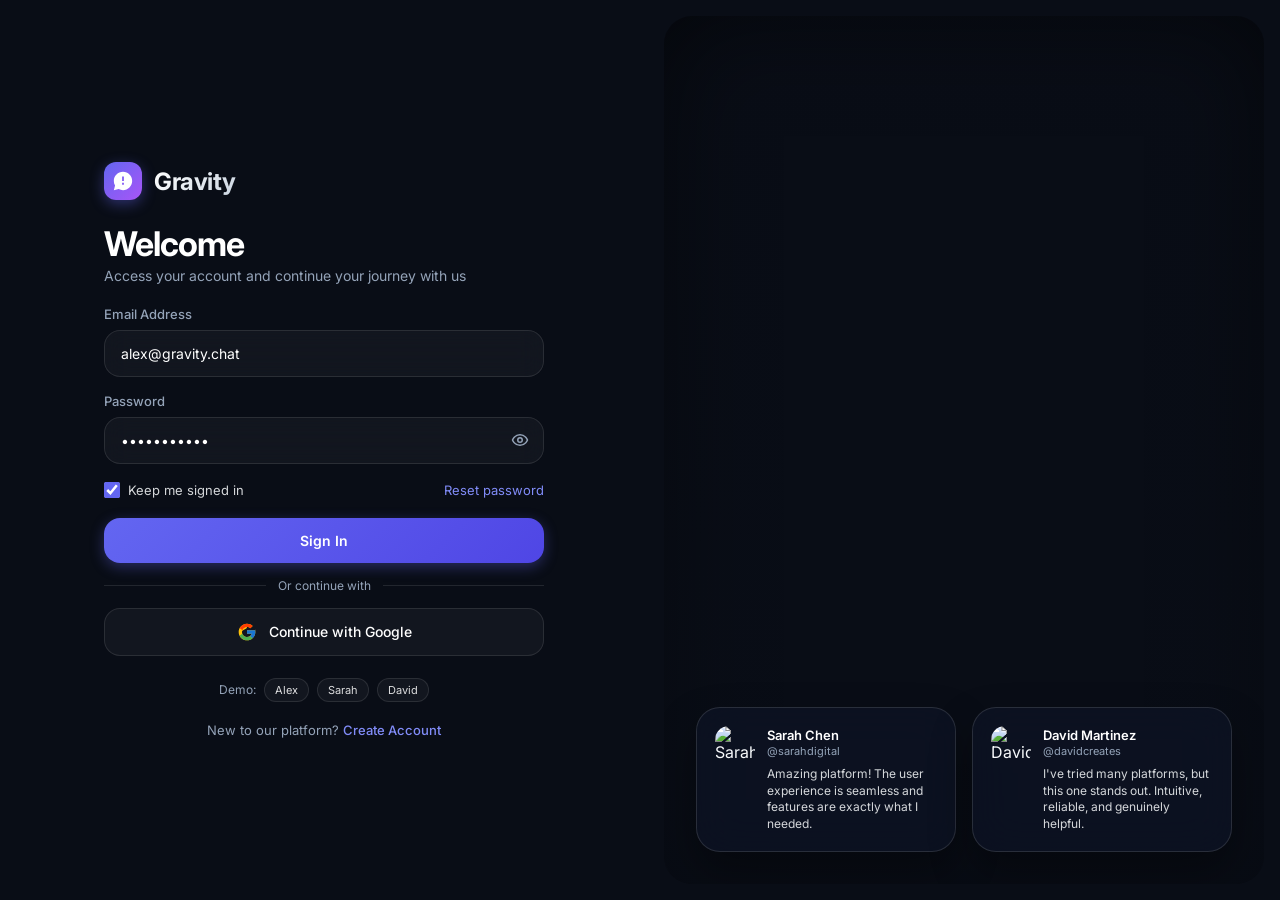
==== frontend/index.html @ cf117fac "Initial commit: Gravity real-time messaging application" ====
<!DOCTYPE html>
<html lang="en" class="dark">
<head>
  <meta charset="UTF-8">
  <meta name="viewport" content="width=device-width, initial-scale=1.0">
  <title>Gravity | Sign In & Registration</title>
  <!-- Google Fonts: Inter -->
  <link rel="preconnect" href="https://fonts.googleapis.com">
  <link rel="preconnect" href="https://fonts.gstatic.com" crossorigin>
  <link href="https://fonts.googleapis.com/css2?family=Inter:wght@300;400;500;600;700;800&display=swap" rel="stylesheet">
  
  <style>
    :root {
      --background: #090d16;
      --foreground: #f8fafc;
      --card: rgba(15, 23, 42, 0.65);
      --card-foreground: #f8fafc;
      --primary: #6366f1;
      --primary-hover: #4f46e5;
      --primary-foreground: #ffffff;
      --secondary: rgba(255, 255, 255, 0.06);
      --muted: #64748b;
      --muted-foreground: #94a3b8;
      --border: rgba(255, 255, 255, 0.1);
      --input-bg: rgba(255, 255, 255, 0.04);
      --ring-focus: rgba(129, 140, 248, 0.4);
      --accent-violet: #818cf8;
    }

    * {
      box-sizing: border-box;
      margin: 0;
      padding: 0;
      font-family: 'Inter', -apple-system, BlinkMacSystemFont, "Segoe UI", Roboto, sans-serif;
    }

    body {
      background-color: var(--background);
      color: var(--foreground);
      min-height: 100vh;
      width: 100vw;
      overflow-x: hidden;
      display: flex;
    }

    /* Split Screen Layout */
    .app-wrapper {
      display: flex;
      width: 100vw;
      min-height: 100vh;
    }

    /* Left Column: Sign-in & Register Form */
    .left-column {
      flex: 1;
      display: flex;
      align-items: center;
      justify-content: center;
      padding: 40px 24px;
      position: relative;
      z-index: 10;
    }

    .form-container {
      width: 100%;
      max-width: 440px;
      display: flex;
      flex-direction: column;
      gap: 20px;
    }

    /* Brand Header */
    .brand-header {
      display: flex;
      align-items: center;
      gap: 12px;
      margin-bottom: 4px;
    }

    .brand-logo {
      width: 38px;
      height: 38px;
      background: linear-gradient(135deg, #6366f1, #a855f7);
      border-radius: 12px;
      display: flex;
      align-items: center;
      justify-content: center;
      box-shadow: 0 4px 14px rgba(99, 102, 241, 0.4);
    }

    .brand-logo svg {
      width: 22px;
      height: 22px;
      fill: #ffffff;
    }

    .brand-title {
      font-size: 24px;
      font-weight: 700;
      letter-spacing: -0.5px;
      background: linear-gradient(135deg, #ffffff, #cbd5e1);
      -webkit-background-clip: text;
      -webkit-text-fill-color: transparent;
    }

    /* Heading & Description */
    .main-heading {
      font-size: 34px;
      font-weight: 700;
      letter-spacing: -0.03em;
      line-height: 1.2;
      color: #ffffff;
    }

    .main-subtitle {
      font-size: 14px;
      color: var(--muted-foreground);
      line-height: 1.5;
    }

    /* Mode Toggle Tabs */
    .toggle-tabs {
      display: grid;
      grid-template-columns: 1fr 1fr;
      background-color: var(--input-bg);
      border: 1px solid var(--border);
      padding: 4px;
      border-radius: 16px;
      margin-top: 4px;
    }

    .tab-btn {
      background: none;
      border: none;
      padding: 10px 16px;
      font-size: 14px;
      font-weight: 600;
      color: var(--muted-foreground);
      border-radius: 12px;
      cursor: pointer;
      transition: all 0.2s cubic-bezier(0.4, 0, 0.2, 1);
    }

    .tab-btn.active {
      background-color: rgba(255, 255, 255, 0.1);
      color: #ffffff;
      box-shadow: 0 2px 8px rgba(0, 0, 0, 0.3);
    }

    /* Forms */
    .form-content {
      display: none;
      flex-direction: column;
      gap: 16px;
    }

    .form-content.active {
      display: flex;
    }

    .form-group {
      display: flex;
      flex-direction: column;
      gap: 8px;
    }

    .form-label {
      font-size: 13px;
      font-weight: 500;
      color: var(--muted-foreground);
    }

    /* Glass Input Wrapper (Matching React Component) */
    .glass-input-wrapper {
      border-radius: 16px;
      border: 1px solid var(--border);
      background-color: var(--input-bg);
      backdrop-filter: blur(12px);
      transition: all 0.2s ease;
      position: relative;
      display: flex;
      align-items: center;
    }

    .glass-input-wrapper:focus-within {
      border-color: rgba(129, 140, 248, 0.7);
      background-color: rgba(99, 102, 241, 0.08);
      box-shadow: 0 0 0 3px var(--ring-focus);
    }

    .glass-input {
      width: 100%;
      background: transparent;
      border: none;
      outline: none;
      font-size: 14px;
      padding: 14px 16px;
      color: #ffffff;
      border-radius: 16px;
    }

    .glass-input::placeholder {
      color: rgba(148, 163, 184, 0.5);
    }

    .input-icon-btn {
      position: absolute;
      right: 14px;
      background: none;
      border: none;
      color: var(--muted-foreground);
      cursor: pointer;
      display: flex;
      align-items: center;
      justify-content: center;
      transition: color 0.2s;
    }

    .input-icon-btn:hover {
      color: #ffffff;
    }

    /* Options Row */
    .form-options-row {
      display: flex;
      align-items: center;
      justify-content: space-between;
      font-size: 13px;
      margin-top: 2px;
    }

    .remember-me-label {
      display: flex;
      align-items: center;
      gap: 8px;
      cursor: pointer;
      color: rgba(248, 250, 252, 0.85);
      user-select: none;
    }

    .custom-checkbox {
      accent-color: var(--primary);
      width: 16px;
      height: 16px;
      border-radius: 4px;
    }

    .forgot-link {
      color: var(--accent-violet);
      text-decoration: none;
      transition: color 0.2s;
    }

    .forgot-link:hover {
      text-decoration: underline;
    }

    /* Primary Submit Button */
    .submit-btn {
      width: 100%;
      border-radius: 16px;
      background: linear-gradient(135deg, #6366f1, #4f46e5);
      padding: 14px 20px;
      font-size: 14px;
      font-weight: 600;
      color: #ffffff;
      border: none;
      cursor: pointer;
      transition: all 0.2s ease;
      box-shadow: 0 4px 14px rgba(99, 102, 241, 0.35);
      margin-top: 4px;
    }

    .submit-btn:hover {
      background: linear-gradient(135deg, #4f46e5, #4338ca);
      transform: translateY(-1px);
      box-shadow: 0 6px 20px rgba(99, 102, 241, 0.45);
    }

    .submit-btn:active {
      transform: translateY(0);
    }

    /* Divider */
    .divider-row {
      position: relative;
      display: flex;
      align-items: center;
      justify-content: center;
      margin: 6px 0;
    }

    .divider-line {
      width: 100%;
      border-top: 1px solid var(--border);
    }

    .divider-text {
      position: absolute;
      background-color: var(--background);
      padding: 0 12px;
      font-size: 12px;
      color: var(--muted-foreground);
    }

    /* Google Button */
    .google-btn {
      width: 100%;
      display: flex;
      align-items: center;
      justify-content: center;
      gap: 12px;
      border: 1px solid var(--border);
      border-radius: 16px;
      padding: 13px 20px;
      background-color: var(--input-bg);
      color: #ffffff;
      font-size: 14px;
      font-weight: 500;
      cursor: pointer;
      transition: all 0.2s ease;
    }

    .google-btn:hover {
      background-color: var(--secondary);
      border-color: rgba(255, 255, 255, 0.2);
    }

    /* Footer Switch Text */
    .switch-auth-text {
      text-align: center;
      font-size: 13px;
      color: var(--muted-foreground);
      margin-top: 4px;
    }

    .switch-link {
      color: var(--accent-violet);
      text-decoration: none;
      font-weight: 500;
      cursor: pointer;
    }

    .switch-link:hover {
      text-decoration: underline;
    }

    /* Demo Quick Logins */
    .quick-logins-pill {
      display: flex;
      align-items: center;
      justify-content: center;
      gap: 8px;
      font-size: 12px;
      color: var(--muted-foreground);
      margin-top: 6px;
    }

    .demo-pill {
      font-size: 11px;
      padding: 4px 10px;
      border-radius: 20px;
      border: 1px solid var(--border);
      background-color: var(--input-bg);
      color: rgba(255, 255, 255, 0.85);
      cursor: pointer;
      transition: all 0.2s;
    }

    .demo-pill:hover {
      background-color: var(--secondary);
      border-color: var(--accent-violet);
      color: #ffffff;
    }

    /* Toast Notification */
    .toast-alert {
      padding: 12px 16px;
      border-radius: 14px;
      font-size: 13px;
      font-weight: 500;
      display: block;
      animation: fadeSlideIn 0.3s cubic-bezier(0.4, 0, 0.2, 1);
    }

    .toast-alert.hidden {
      display: none;
    }

    .toast-alert.success {
      background-color: rgba(16, 185, 129, 0.15);
      border: 1px solid rgba(16, 185, 129, 0.3);
      color: #34d399;
    }

    .toast-alert.error {
      background-color: rgba(239, 68, 68, 0.15);
      border: 1px solid rgba(239, 68, 68, 0.3);
      color: #f87171;
    }

    /* Right Column: Hero Showcase + Testimonials */
    .right-column {
      display: none;
      flex: 1;
      position: relative;
      padding: 16px;
      min-height: 100vh;
    }

    @media (min-width: 992px) {
      .right-column {
        display: block;
      }
    }

    .hero-image-card {
      position: absolute;
      inset: 16px;
      border-radius: 28px;
      background-image: url('https://images.unsplash.com/photo-1642615835477-d303d7dc9ee9?w=2160&q=80');
      background-size: cover;
      background-position: center;
      overflow: hidden;
      box-shadow: inset 0 0 100px rgba(0, 0, 0, 0.6);
      animation: slideRightIn 0.8s cubic-bezier(0.16, 1, 0.3, 1) forwards;
    }

    .hero-overlay {
      position: absolute;
      inset: 0;
      background: linear-gradient(180deg, rgba(9, 13, 22, 0.1) 0%, rgba(9, 13, 22, 0.75) 100%);
    }

    /* Testimonials Floating Container */
    .testimonials-container {
      position: absolute;
      bottom: 32px;
      left: 50%;
      transform: translateX(-50%);
      display: flex;
      gap: 16px;
      width: 100%;
      max-width: 90%;
      justify-content: center;
      z-index: 5;
    }

    .testimonial-card {
      display: flex;
      align-items: flex-start;
      gap: 12px;
      border-radius: 24px;
      background: rgba(15, 23, 42, 0.55);
      backdrop-filter: blur(20px);
      -webkit-backdrop-filter: blur(20px);
      border: 1px solid rgba(255, 255, 255, 0.12);
      padding: 18px;
      width: 260px;
      box-shadow: 0 20px 40px rgba(0, 0, 0, 0.35);
      animation: testimonialIn 0.8s cubic-bezier(0.16, 1, 0.3, 1) forwards;
    }

    .testimonial-avatar {
      width: 40px;
      height: 40px;
      border-radius: 14px;
      object-fit: cover;
      flex-shrink: 0;
    }

    .testimonial-info {
      font-size: 13px;
      line-height: 1.4;
    }

    .testimonial-name {
      font-weight: 600;
      color: #ffffff;
    }

    .testimonial-handle {
      font-size: 11px;
      color: var(--muted-foreground);
    }

    .testimonial-text {
      margin-top: 6px;
      color: rgba(248, 250, 252, 0.85);
      font-size: 12px;
    }

    /* Keyframes Animations */
    @keyframes fadeSlideIn {
      from {
        opacity: 0;
        transform: translateY(12px);
      }
      to {
        opacity: 1;
        transform: translateY(0);
      }
    }

    @keyframes slideRightIn {
      from {
        opacity: 0;
        transform: scale(0.97);
      }
      to {
        opacity: 1;
        transform: scale(1);
      }
    }

    @keyframes testimonialIn {
      from {
        opacity: 0;
        transform: translateY(20px) scale(0.95);
      }
      to {
        opacity: 1;
        transform: translateY(0) scale(1);
      }
    }

    .anim-delay-1 { animation-delay: 0.1s; }
    .anim-delay-2 { animation-delay: 0.25s; }
    .anim-delay-3 { animation-delay: 0.4s; }
  </style>
</head>
<body>
  <div class="app-wrapper">
    <!-- ========================================================= -->
    <!-- LEFT COLUMN: SIGN IN & REGISTRATION FORM                  -->
    <!-- ========================================================= -->
    <section class="left-column">
      <div class="form-container">
        <!-- Brand Header -->
        <header class="brand-header">
          <div class="brand-logo">
            <svg viewBox="0 0 24 24"><path d="M12 2C6.48 2 2 6.48 2 12c0 1.82.49 3.53 1.34 5L2 22l5.24-1.31C8.68 21.49 10.28 22 12 22c5.52 0 10-4.48 10-10S17.52 2 12 2zm1 14h-2v-2h2v2zm0-4h-2V7h2v5z"/></svg>
          </div>
          <h2 class="brand-title">Gravity</h2>
        </header>

        <!-- Dynamic Heading -->
        <div>
          <h1 class="main-heading" id="portal-heading">Welcome</h1>
          <p class="main-subtitle" id="portal-subtitle">Access your account and continue your journey with us</p>
        </div>

        <!-- Toast Notification Alert -->
        <div id="toast-message" class="toast-alert hidden"></div>

        <!-- 1. SIGN IN FORM -->
        <form id="login-form" class="form-content active" onsubmit="handleFormSubmit(event, 'login')">
          <div class="form-group">
            <label class="form-label" for="login-email">Email Address</label>
            <div class="glass-input-wrapper">
              <input type="email" id="login-email" class="glass-input" required placeholder="name@gravity.chat" value="alex@gravity.chat">
            </div>
          </div>

          <div class="form-group">
            <label class="form-label" for="login-password">Password</label>
            <div class="glass-input-wrapper">
              <input type="password" id="login-password" class="glass-input" required placeholder="Enter your password" value="password123" style="padding-right: 44px;">
              <button type="button" class="input-icon-btn" onclick="togglePasswordVisibility('login-password', this)">
                <svg id="eye-icon-login" width="18" height="18" viewBox="0 0 24 24" fill="none" stroke="currentColor" stroke-width="2" stroke-linecap="round" stroke-linejoin="round"><path d="M2 12s3-7 10-7 10 7 10 7-3 7-10 7-10-7-10-7Z"/><circle cx="12" cy="12" r="3"/></svg>
              </button>
            </div>
          </div>

          <div class="form-options-row">
            <label class="remember-me-label">
              <input type="checkbox" name="rememberMe" checked class="custom-checkbox">
              <span>Keep me signed in</span>
            </label>
            <a href="#" onclick="handleResetPasswordPrompt(event)" class="forgot-link">Reset password</a>
          </div>

          <button type="submit" class="submit-btn">Sign In</button>

          <div class="divider-row">
            <div class="divider-line"></div>
            <span class="divider-text">Or continue with</span>
          </div>

          <button type="button" class="google-btn" onclick="handleGoogleSignIn()">
            <svg class="h-5 w-5" width="20" height="20" viewBox="0 0 48 48">
              <path fill="#FFC107" d="M43.611 20.083H42V20H24v8h11.303c-1.649 4.657-6.08 8-11.303 8-6.627 0-12-5.373-12-12s12-5.373 12-12c3.059 0 5.842 1.154 7.961 3.039l5.657-5.657C34.046 6.053 29.268 4 24 4 12.955 4 4 12.955 4 24s8.955 20 20 20 20-8.955 20-20c0-2.641-.21-5.236-.611-7.743z"/>
              <path fill="#FF3D00" d="M6.306 14.691l6.571 4.819C14.655 15.108 18.961 12 24 12c3.059 0 5.842 1.154 7.961 3.039l5.657-5.657C34.046 6.053 29.268 4 24 4 16.318 4 9.656 8.337 6.306 14.691z"/>
              <path fill="#4CAF50" d="M24 44c5.166 0 9.86-1.977 13.409-5.192l-6.19-5.238C29.211 35.091 26.715 36 24 36c-5.202 0-9.619-3.317-11.283-7.946l-6.522 5.025C9.505 39.556 16.227 44 24 44z"/>
              <path fill="#1976D2" d="M43.611 20.083H42V20H24v8h11.303c-.792 2.237-2.231 4.166-4.087 5.571l6.19 5.238C42.022 35.026 44 30.038 44 24c0-2.641-.21-5.236-.611-7.743z"/>
            </svg>
            Continue with Google
          </button>

          <!-- Quick Demo Logins -->
          <div class="quick-logins-pill">
            <span>Demo:</span>
            <button type="button" class="demo-pill" onclick="quickLogin('alex@gravity.chat')">Alex</button>
            <button type="button" class="demo-pill" onclick="quickLogin('sarah@gravity.chat')">Sarah</button>
            <button type="button" class="demo-pill" onclick="quickLogin('david@gravity.chat')">David</button>
          </div>

          <p class="switch-auth-text">
            New to our platform? <a href="#" onclick="switchMode('signup')" class="switch-link">Create Account</a>
          </p>
        </form>

        <!-- 2. REGISTRATION FORM (Collects: Full Name, Email, Birthday, Phone Number) -->
        <form id="signup-form" class="form-content" onsubmit="handleFormSubmit(event, 'signup')">
          <div class="form-group">
            <label class="form-label" for="signup-name">Full Name</label>
            <div class="glass-input-wrapper">
              <input type="text" id="signup-name" class="glass-input" required placeholder="John Doe">
            </div>
          </div>

          <div class="form-group">
            <label class="form-label" for="signup-email">Email Address</label>
            <div class="glass-input-wrapper">
              <input type="email" id="signup-email" class="glass-input" required placeholder="name@example.com">
            </div>
          </div>

          <div class="form-group">
            <label class="form-label" for="signup-dob">Birth Day</label>
            <div class="glass-input-wrapper">
              <input type="date" id="signup-dob" class="glass-input" required style="color-scheme: dark;">
            </div>
          </div>

          <button type="submit" class="submit-btn">Send Verification Code</button>

          <p class="switch-auth-text">
            Already have an account? <a href="#" onclick="switchMode('login')" class="switch-link">Sign In</a>
          </p>
        </form>
      </div>
    </section>

    <!-- ========================================================= -->
    <!-- RIGHT COLUMN: HERO SHOWCASE + TESTIMONIALS (SHADCN STYLE) -->
    <!-- ========================================================= -->
    <section class="right-column">
      <div class="hero-image-card">
        <div class="hero-overlay"></div>
        <div class="testimonials-container">
          <!-- Card 1 -->
          <div class="testimonial-card anim-delay-1">
            <img src="https://randomuser.me/api/portraits/women/57.jpg" class="testimonial-avatar" alt="Sarah Chen">
            <div class="testimonial-info">
              <p class="testimonial-name">Sarah Chen</p>
              <p class="testimonial-handle">@sarahdigital</p>
              <p class="testimonial-text">Amazing platform! The user experience is seamless and features are exactly what I needed.</p>
            </div>
          </div>

          <!-- Card 2 -->
          <div class="testimonial-card anim-delay-2" style="display: none;">
            <img src="https://randomuser.me/api/portraits/men/64.jpg" class="testimonial-avatar" alt="Marcus Johnson">
            <div class="testimonial-info">
              <p class="testimonial-name">Marcus Johnson</p>
              <p class="testimonial-handle">@marcustech</p>
              <p class="testimonial-text">This service has transformed how I work. Clean design, powerful features, and excellent support.</p>
            </div>
          </div>

          <!-- Card 3 -->
          <div class="testimonial-card anim-delay-3">
            <img src="https://randomuser.me/api/portraits/men/32.jpg" class="testimonial-avatar" alt="David Martinez">
            <div class="testimonial-info">
              <p class="testimonial-name">David Martinez</p>
              <p class="testimonial-handle">@davidcreates</p>
              <p class="testimonial-text">I've tried many platforms, but this one stands out. Intuitive, reliable, and genuinely helpful.</p>
            </div>
          </div>
        </div>
      </div>
    </section>
  </div>

  <script>
    function showToast(message, type = 'error') {
      const toast = document.getElementById('toast-message');
      toast.textContent = message;
      toast.className = `toast-alert ${type}`;
    }

    function hideToast() {
      const toast = document.getElementById('toast-message');
      toast.className = 'toast-alert hidden';
    }

    function switchMode(mode) {
      hideToast();
      const loginForm = document.getElementById('login-form');
      const signupForm = document.getElementById('signup-form');
      const heading = document.getElementById('portal-heading');
      const subtitle = document.getElementById('portal-subtitle');

      if (mode === 'login') {
        loginForm.classList.add('active');
        signupForm.classList.remove('active');
        heading.textContent = "Welcome";
        subtitle.textContent = "Access your account and continue your journey with us";
      } else {
        loginForm.classList.remove('active');
        signupForm.classList.add('active');
        heading.textContent = "Create Account";
        subtitle.textContent = "Register your profile and get started with Gravity";
      }
    }

    function togglePasswordVisibility(fieldId, btn) {
      const input = document.getElementById(fieldId);
      if (input.type === 'password') {
        input.type = 'text';
        btn.innerHTML = `<svg width="18" height="18" viewBox="0 0 24 24" fill="none" stroke="currentColor" stroke-width="2" stroke-linecap="round" stroke-linejoin="round"><path d="M9.88 9.88a3 3 0 1 0 4.24 4.24"/><path d="M10.73 5.08A10.43 10.43 0 0 1 12 5c7 0 10 7 10 7a13.16 13.16 0 0 1-1.67 2.68"/><path d="M6.61 6.61A13.526 13.526 0 0 0 2 12s3 7 10 7a9.74 9.74 0 0 0 5.39-1.61"/><line x1="2" x2="22" y1="2" y2="22"/></svg>`;
      } else {
        input.type = 'password';
        btn.innerHTML = `<svg width="18" height="18" viewBox="0 0 24 24" fill="none" stroke="currentColor" stroke-width="2" stroke-linecap="round" stroke-linejoin="round"><path d="M2 12s3-7 10-7 10 7 10 7-3 7-10 7-10-7-10-7Z"/><circle cx="12" cy="12" r="3"/></svg>`;
      }
    }

    function quickLogin(email) {
      document.getElementById('login-email').value = email;
      document.getElementById('login-password').value = 'password123';
      switchMode('login');
      document.getElementById('login-form').requestSubmit();
    }

    function handleGoogleSignIn() {
      showToast("Google OAuth provider connected. Signing in...", "success");
      setTimeout(() => {
        quickLogin('sarah@gravity.chat');
      }, 700);
    }

    function handleResetPasswordPrompt(e) {
      e.preventDefault();
      showToast("Password reset instructions sent to your email.", "success");
    }

    async function handleFormSubmit(e, type) {
      e.preventDefault();
      hideToast();

      const form = e.target;
      const submitBtn = form.querySelector('.submit-btn');
      const origText = submitBtn.textContent;
      submitBtn.textContent = 'Authenticating...';
      submitBtn.disabled = true;

      try {
        if (type === 'login') {
          const email = document.getElementById('login-email').value.trim();
          const password = document.getElementById('login-password').value;

          const res = await fetch('/api/login', {
            method: 'POST',
            headers: { 'Content-Type': 'application/json' },
            body: JSON.stringify({ email: email, password: password })
          });
          const data = await res.json();

          if (res.ok) {
            showToast(data.message || 'Access granted. Redirecting to Gravity...', 'success');
            if (data.access_token) {
              localStorage.setItem('gravity_auth_token', data.access_token);
            }
            setTimeout(() => {
              window.location.href = data.redirect || '/home';
            }, 600);
          } else {
            showToast(data.detail || data.message || 'Invalid credentials', 'error');
            submitBtn.textContent = origText;
            submitBtn.disabled = false;
          }
        } else {
          submitBtn.textContent = 'Sending OTP...';
          const name = document.getElementById('signup-name').value.trim();
          const email = document.getElementById('signup-email').value.trim();
          const dob = document.getElementById('signup-dob').value;

          const res = await fetch('/api/signup', {
            method: 'POST',
            headers: { 'Content-Type': 'application/json' },
            body: JSON.stringify({
              name: name,
              full_name: name,
              email: email,
              phone_or_email: email,
              birthday: dob,
              dob: dob
            })
          });
          const data = await res.json();

          if (res.ok) {
            showToast(data.message || 'Verification code sent to your email!', 'success');
            setTimeout(() => {
              window.location.href = data.redirect || `/verify-otp?email=${encodeURIComponent(email)}`;
            }, 800);
          } else {
            showToast(data.detail || data.message || 'Signup failed', 'error');
            submitBtn.textContent = origText;
            submitBtn.disabled = false;
          }
        }
      } catch (err) {
        showToast('Network communication error. Please try again.', 'error');
        submitBtn.textContent = origText;
        submitBtn.disabled = false;
      }
    }

    // Check if user came with ?mode=signup or is already logged in
    window.addEventListener('DOMContentLoaded', async () => {
      const urlParams = new URLSearchParams(window.location.search);
      const path = window.location.pathname;
      if (urlParams.get('mode') === 'signup' || path === '/register') {
        switchMode('signup');
      }

      // If token already valid, auto-redirect to /home
      const token = localStorage.getItem('gravity_auth_token');
      if (token) {
        try {
          const res = await fetch('/api/v1/auth/me', {
            headers: { 'Authorization': `Bearer ${token}` }
          });
          if (res.ok) {
            window.location.href = '/home';
          }
        } catch (e) {}
      }
    });
  </script>
</body>
</html>
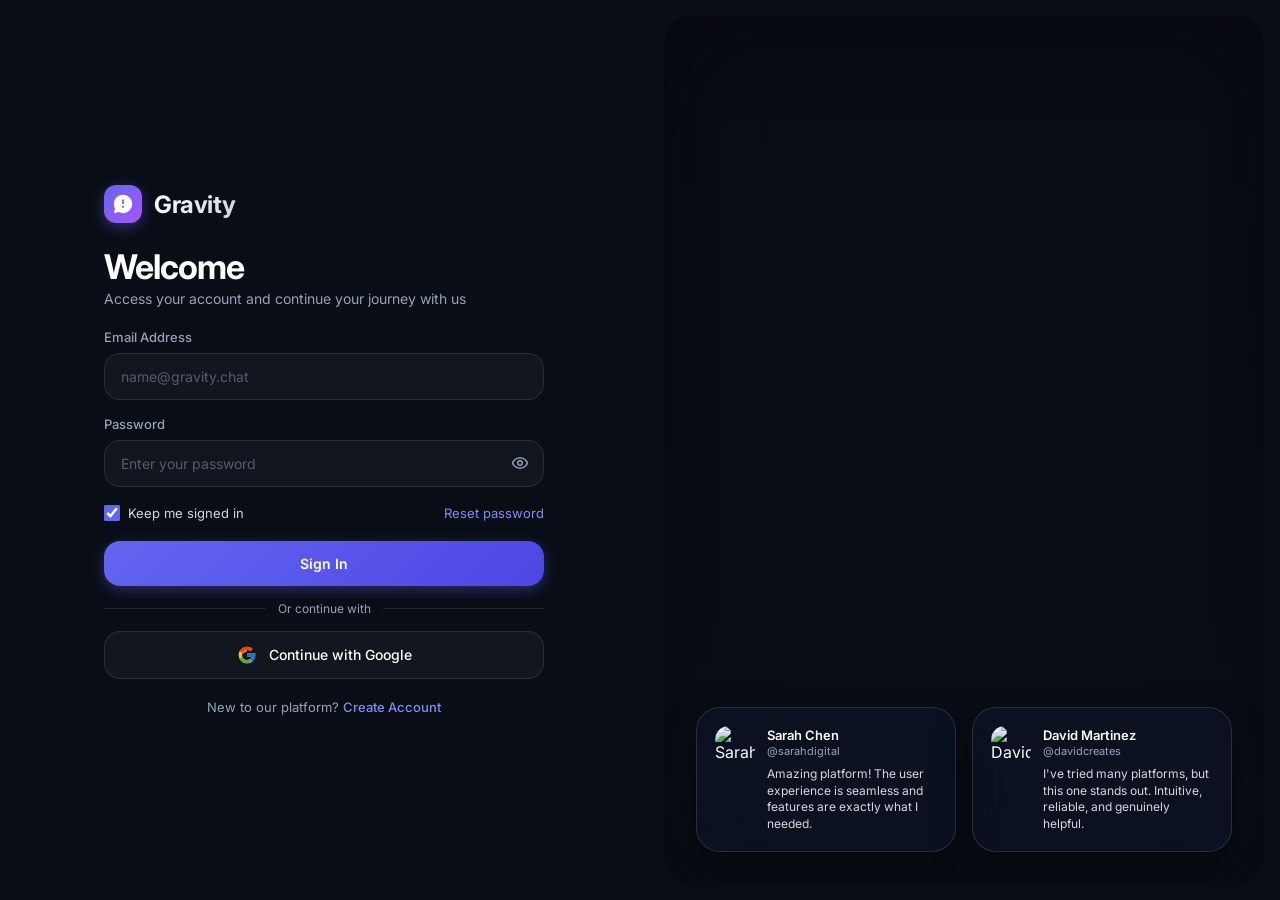
==== commit 0bc95faa: "Remove demo accounts, quick demo login pills, and pre-seeded database accounts" ====
--- a/frontend/index.html
+++ b/frontend/index.html
@@ -558,14 +558,14 @@
           <div class="form-group">
             <label class="form-label" for="login-email">Email Address</label>
             <div class="glass-input-wrapper">
-              <input type="email" id="login-email" class="glass-input" required placeholder="name@gravity.chat" value="alex@gravity.chat">
+              <input type="email" id="login-email" class="glass-input" required placeholder="name@gravity.chat">
             </div>
           </div>
 
           <div class="form-group">
             <label class="form-label" for="login-password">Password</label>
             <div class="glass-input-wrapper">
-              <input type="password" id="login-password" class="glass-input" required placeholder="Enter your password" value="password123" style="padding-right: 44px;">
+              <input type="password" id="login-password" class="glass-input" required placeholder="Enter your password" style="padding-right: 44px;">
               <button type="button" class="input-icon-btn" onclick="togglePasswordVisibility('login-password', this)">
                 <svg id="eye-icon-login" width="18" height="18" viewBox="0 0 24 24" fill="none" stroke="currentColor" stroke-width="2" stroke-linecap="round" stroke-linejoin="round"><path d="M2 12s3-7 10-7 10 7 10 7-3 7-10 7-10-7-10-7Z"/><circle cx="12" cy="12" r="3"/></svg>
               </button>
@@ -596,14 +596,6 @@
             </svg>
             Continue with Google
           </button>
-
-          <!-- Quick Demo Logins -->
-          <div class="quick-logins-pill">
-            <span>Demo:</span>
-            <button type="button" class="demo-pill" onclick="quickLogin('alex@gravity.chat')">Alex</button>
-            <button type="button" class="demo-pill" onclick="quickLogin('sarah@gravity.chat')">Sarah</button>
-            <button type="button" class="demo-pill" onclick="quickLogin('david@gravity.chat')">David</button>
-          </div>
 
           <p class="switch-auth-text">
             New to our platform? <a href="#" onclick="switchMode('signup')" class="switch-link">Create Account</a>
@@ -726,23 +718,18 @@
       }
     }
 
-    function quickLogin(email) {
-      document.getElementById('login-email').value = email;
-      document.getElementById('login-password').value = 'password123';
-      switchMode('login');
-      document.getElementById('login-form').requestSubmit();
-    }
-
     function handleGoogleSignIn() {
-      showToast("Google OAuth provider connected. Signing in...", "success");
-      setTimeout(() => {
-        quickLogin('sarah@gravity.chat');
-      }, 700);
+      showToast("Google OAuth is enabled. Please sign in using your account credentials.", "success");
     }
 
     function handleResetPasswordPrompt(e) {
-      e.preventDefault();
-      showToast("Password reset instructions sent to your email.", "success");
+      if (e) e.preventDefault();
+      const loginEmail = document.getElementById('login-email')?.value?.trim();
+      if (loginEmail) {
+        window.location.href = `/reset-password?email=${encodeURIComponent(loginEmail)}`;
+      } else {
+        window.location.href = '/reset-password';
+      }
     }
 
     async function handleFormSubmit(e, type) {
@@ -801,10 +788,11 @@
           const data = await res.json();
 
           if (res.ok) {
+            localStorage.setItem('pending_verification_email', email);
             showToast(data.message || 'Verification code sent to your email!', 'success');
             setTimeout(() => {
               window.location.href = data.redirect || `/verify-otp?email=${encodeURIComponent(email)}`;
-            }, 800);
+            }, 1000);
           } else {
             showToast(data.detail || data.message || 'Signup failed', 'error');
             submitBtn.textContent = origText;
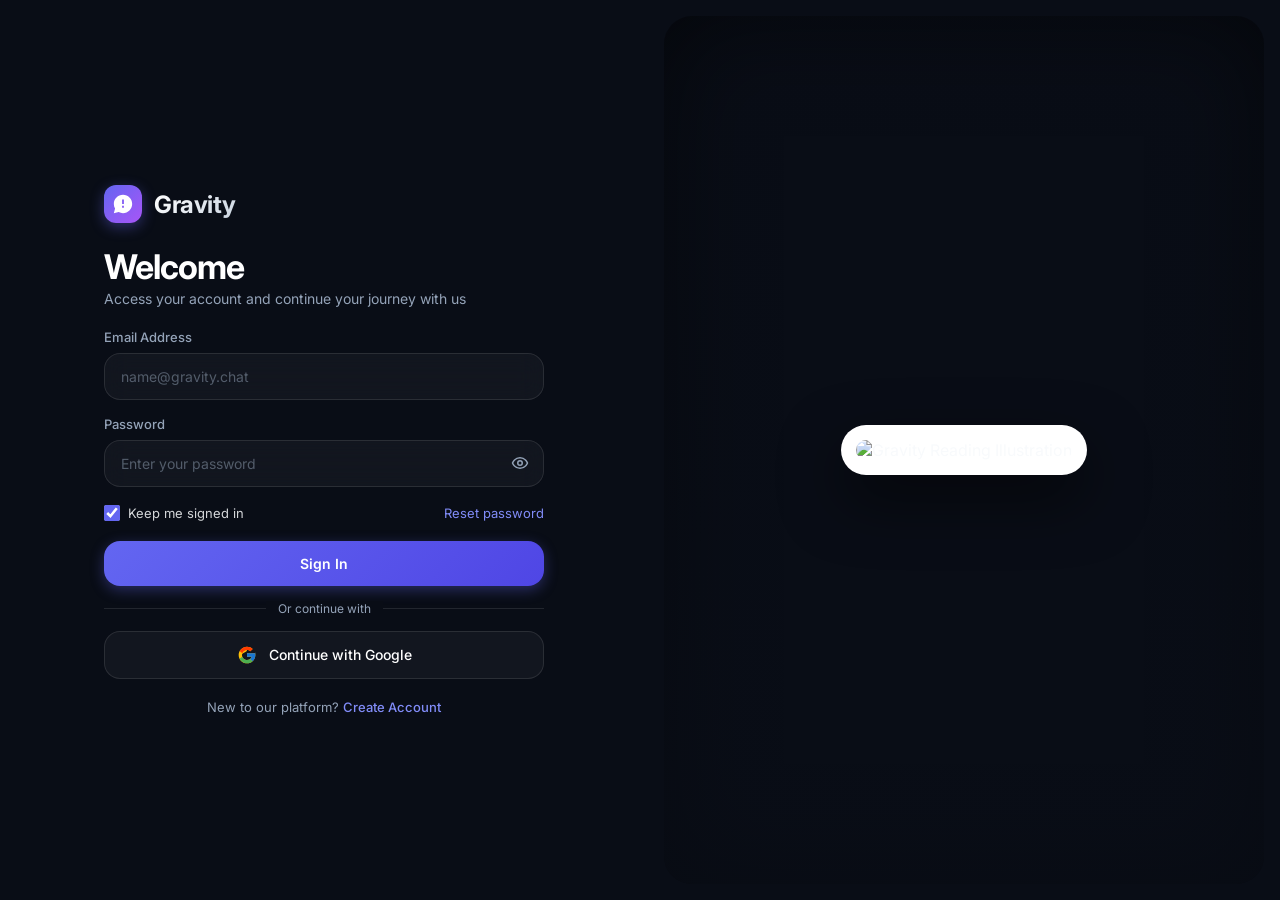
==== commit 4449e283: "Replace testimonial boxes with custom reading illustration in auth hero showcase" ====
--- a/frontend/index.html
+++ b/frontend/index.html
@@ -432,62 +432,27 @@
       background: linear-gradient(180deg, rgba(9, 13, 22, 0.1) 0%, rgba(9, 13, 22, 0.75) 100%);
     }
 
-    /* Testimonials Floating Container */
-    .testimonials-container {
+    /* Illustration Showcase Container */
+    .illustration-container {
       position: absolute;
-      bottom: 32px;
-      left: 50%;
-      transform: translateX(-50%);
-      display: flex;
-      gap: 16px;
-      width: 100%;
-      max-width: 90%;
+      inset: 0;
+      display: flex;
+      align-items: center;
       justify-content: center;
+      padding: 36px;
       z-index: 5;
     }
 
-    .testimonial-card {
-      display: flex;
-      align-items: flex-start;
-      gap: 12px;
-      border-radius: 24px;
-      background: rgba(15, 23, 42, 0.55);
-      backdrop-filter: blur(20px);
-      -webkit-backdrop-filter: blur(20px);
-      border: 1px solid rgba(255, 255, 255, 0.12);
-      padding: 18px;
-      width: 260px;
-      box-shadow: 0 20px 40px rgba(0, 0, 0, 0.35);
+    .hero-illustration-img {
+      max-width: 86%;
+      max-height: 86%;
+      object-fit: contain;
+      border-radius: 26px;
+      box-shadow: 0 24px 60px rgba(0, 0, 0, 0.55);
+      border: 1px solid rgba(255, 255, 255, 0.15);
+      background: #ffffff;
+      padding: 14px;
       animation: testimonialIn 0.8s cubic-bezier(0.16, 1, 0.3, 1) forwards;
-    }
-
-    .testimonial-avatar {
-      width: 40px;
-      height: 40px;
-      border-radius: 14px;
-      object-fit: cover;
-      flex-shrink: 0;
-    }
-
-    .testimonial-info {
-      font-size: 13px;
-      line-height: 1.4;
-    }
-
-    .testimonial-name {
-      font-weight: 600;
-      color: #ffffff;
-    }
-
-    .testimonial-handle {
-      font-size: 11px;
-      color: var(--muted-foreground);
-    }
-
-    .testimonial-text {
-      margin-top: 6px;
-      color: rgba(248, 250, 252, 0.85);
-      font-size: 12px;
     }
 
     /* Keyframes Animations */
@@ -602,7 +567,7 @@
           </p>
         </form>
 
-        <!-- 2. REGISTRATION FORM (Collects: Full Name, Email, Birthday, Phone Number) -->
+        <!-- 2. REGISTRATION FORM (Collects: Full Name, User ID, Email, Birthday) -->
         <form id="signup-form" class="form-content" onsubmit="handleFormSubmit(event, 'signup')">
           <div class="form-group">
             <label class="form-label" for="signup-name">Full Name</label>
@@ -612,6 +577,16 @@
           </div>
 
           <div class="form-group">
+            <div style="display: flex; justify-content: space-between; align-items: center;">
+              <label class="form-label" for="signup-username">User ID / Username</label>
+              <span id="username-status" style="font-size: 11px; font-weight: 600; display: none;"></span>
+            </div>
+            <div class="glass-input-wrapper">
+              <input type="text" id="signup-username" class="glass-input" required placeholder="unique_userid" autocomplete="off" oninput="handleUsernameInput(this.value)">
+            </div>
+          </div>
+
+          <div class="form-group">
             <label class="form-label" for="signup-email">Email Address</label>
             <div class="glass-input-wrapper">
               <input type="email" id="signup-email" class="glass-input" required placeholder="name@example.com">
@@ -635,41 +610,13 @@
     </section>
 
     <!-- ========================================================= -->
-    <!-- RIGHT COLUMN: HERO SHOWCASE + TESTIMONIALS (SHADCN STYLE) -->
+    <!-- RIGHT COLUMN: HERO SHOWCASE (ILLUSTRATION) -->
     <!-- ========================================================= -->
     <section class="right-column">
       <div class="hero-image-card">
         <div class="hero-overlay"></div>
-        <div class="testimonials-container">
-          <!-- Card 1 -->
-          <div class="testimonial-card anim-delay-1">
-            <img src="https://randomuser.me/api/portraits/women/57.jpg" class="testimonial-avatar" alt="Sarah Chen">
-            <div class="testimonial-info">
-              <p class="testimonial-name">Sarah Chen</p>
-              <p class="testimonial-handle">@sarahdigital</p>
-              <p class="testimonial-text">Amazing platform! The user experience is seamless and features are exactly what I needed.</p>
-            </div>
-          </div>
-
-          <!-- Card 2 -->
-          <div class="testimonial-card anim-delay-2" style="display: none;">
-            <img src="https://randomuser.me/api/portraits/men/64.jpg" class="testimonial-avatar" alt="Marcus Johnson">
-            <div class="testimonial-info">
-              <p class="testimonial-name">Marcus Johnson</p>
-              <p class="testimonial-handle">@marcustech</p>
-              <p class="testimonial-text">This service has transformed how I work. Clean design, powerful features, and excellent support.</p>
-            </div>
-          </div>
-
-          <!-- Card 3 -->
-          <div class="testimonial-card anim-delay-3">
-            <img src="https://randomuser.me/api/portraits/men/32.jpg" class="testimonial-avatar" alt="David Martinez">
-            <div class="testimonial-info">
-              <p class="testimonial-name">David Martinez</p>
-              <p class="testimonial-handle">@davidcreates</p>
-              <p class="testimonial-text">I've tried many platforms, but this one stands out. Intuitive, reliable, and genuinely helpful.</p>
-            </div>
-          </div>
+        <div class="illustration-container">
+          <img src="/assets/reading_illustration.png" alt="Gravity Reading Illustration" class="hero-illustration-img">
         </div>
       </div>
     </section>
@@ -730,6 +677,46 @@
       } else {
         window.location.href = '/reset-password';
       }
+    }
+
+    let usernameCheckTimeout = null;
+    function handleUsernameInput(val) {
+      clearTimeout(usernameCheckTimeout);
+      const statusEl = document.getElementById('username-status');
+      if (!statusEl) return;
+      const cleanVal = val.replace(/[^a-zA-Z0-9_]/g, '').toLowerCase();
+      
+      if (!cleanVal) {
+        statusEl.style.display = 'none';
+        return;
+      }
+      
+      if (cleanVal.length < 3) {
+        statusEl.style.display = 'block';
+        statusEl.style.color = '#f87171';
+        statusEl.textContent = 'Min 3 characters';
+        return;
+      }
+
+      statusEl.style.display = 'block';
+      statusEl.style.color = '#94a3b8';
+      statusEl.textContent = 'Checking...';
+
+      usernameCheckTimeout = setTimeout(async () => {
+        try {
+          const res = await fetch(`/api/check-username?username=${encodeURIComponent(cleanVal)}`);
+          const data = await res.json();
+          if (data.available) {
+            statusEl.style.color = '#34d399';
+            statusEl.textContent = '✓ Available';
+          } else {
+            statusEl.style.color = '#f87171';
+            statusEl.textContent = '✗ Already taken';
+          }
+        } catch (e) {
+          statusEl.style.display = 'none';
+        }
+      }, 300);
     }
 
     async function handleFormSubmit(e, type) {
@@ -770,8 +757,16 @@
         } else {
           submitBtn.textContent = 'Sending OTP...';
           const name = document.getElementById('signup-name').value.trim();
+          const username = document.getElementById('signup-username').value.trim().replace(/[^a-zA-Z0-9_]/g, '').toLowerCase();
           const email = document.getElementById('signup-email').value.trim();
           const dob = document.getElementById('signup-dob').value;
+
+          if (!username || username.length < 3) {
+            showToast('Please choose a valid User ID / Username (at least 3 characters).', 'error');
+            submitBtn.textContent = origText;
+            submitBtn.disabled = false;
+            return;
+          }
 
           const res = await fetch('/api/signup', {
             method: 'POST',
@@ -779,6 +774,7 @@
             body: JSON.stringify({
               name: name,
               full_name: name,
+              username: username,
               email: email,
               phone_or_email: email,
               birthday: dob,
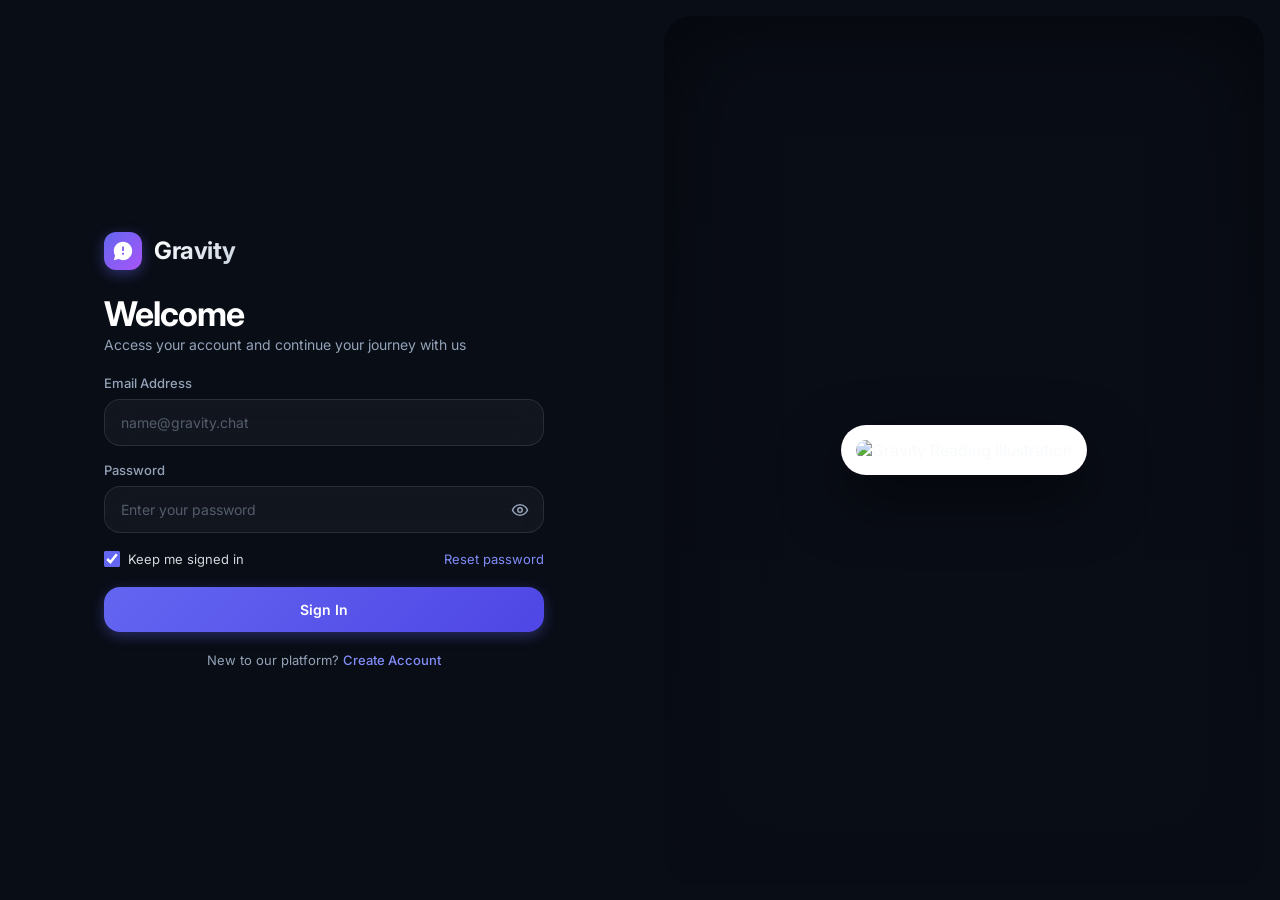
==== commit 9c83a322: "Analysis & Fixes Applied:" ====
--- a/frontend/index.html
+++ b/frontend/index.html
@@ -547,21 +547,6 @@
 
           <button type="submit" class="submit-btn">Sign In</button>
 
-          <div class="divider-row">
-            <div class="divider-line"></div>
-            <span class="divider-text">Or continue with</span>
-          </div>
-
-          <button type="button" class="google-btn" onclick="handleGoogleSignIn()">
-            <svg class="h-5 w-5" width="20" height="20" viewBox="0 0 48 48">
-              <path fill="#FFC107" d="M43.611 20.083H42V20H24v8h11.303c-1.649 4.657-6.08 8-11.303 8-6.627 0-12-5.373-12-12s12-5.373 12-12c3.059 0 5.842 1.154 7.961 3.039l5.657-5.657C34.046 6.053 29.268 4 24 4 12.955 4 4 12.955 4 24s8.955 20 20 20 20-8.955 20-20c0-2.641-.21-5.236-.611-7.743z"/>
-              <path fill="#FF3D00" d="M6.306 14.691l6.571 4.819C14.655 15.108 18.961 12 24 12c3.059 0 5.842 1.154 7.961 3.039l5.657-5.657C34.046 6.053 29.268 4 24 4 16.318 4 9.656 8.337 6.306 14.691z"/>
-              <path fill="#4CAF50" d="M24 44c5.166 0 9.86-1.977 13.409-5.192l-6.19-5.238C29.211 35.091 26.715 36 24 36c-5.202 0-9.619-3.317-11.283-7.946l-6.522 5.025C9.505 39.556 16.227 44 24 44z"/>
-              <path fill="#1976D2" d="M43.611 20.083H42V20H24v8h11.303c-.792 2.237-2.231 4.166-4.087 5.571l6.19 5.238C42.022 35.026 44 30.038 44 24c0-2.641-.21-5.236-.611-7.743z"/>
-            </svg>
-            Continue with Google
-          </button>
-
           <p class="switch-auth-text">
             New to our platform? <a href="#" onclick="switchMode('signup')" class="switch-link">Create Account</a>
           </p>
